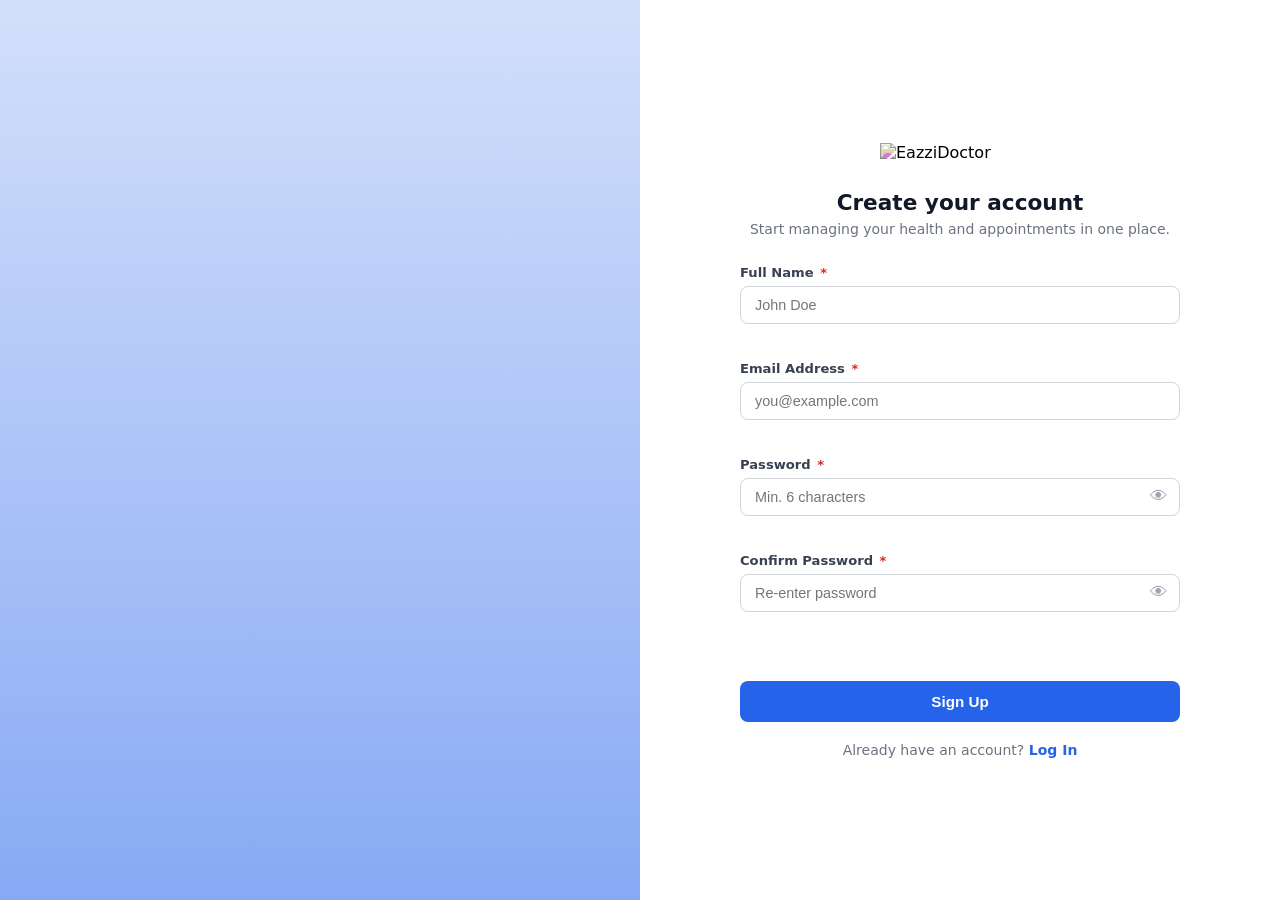
==== index.html @ 1422a094 "UI overhaul: blue theme, redesigned auth pages, search, tabs, notifications, and polish - Redesigned" ====
<!DOCTYPE html>
<html lang="en">
<head>
    <meta charset="UTF-8">
    <meta name="viewport" content="width=device-width, initial-scale=1.0">
    <link rel="icon" href="./images/Avatar.png" type="image/png">
    <title>EazziDoctor — Sign Up</title>
    <link rel="stylesheet" href="signup.css">
    <script src="https://cdn.jsdelivr.net/npm/@supabase/supabase-js@2"></script>
</head>
<body>

    <!-- Left: image -->
    <div class="left-panel"></div>

    <!-- Right: form -->
    <div class="right-panel">
        <div class="signup-container">

            <div class="logo">
                <img src="./images/Logo.png" alt="EazziDoctor">
            </div>

            <h1>Create your account</h1>
            <p class="subtitle">Start managing your health and appointments in one place.</p>

            <form id="signup-form" novalidate>
                <div class="input-group">
                    <label for="fullname">Full Name <span class="required">*</span></label>
                    <input type="text" id="fullname" name="fullname" placeholder="John Doe" autocomplete="name">
                    <span class="error-msg" id="fullname-error"></span>
                </div>

                <div class="input-group">
                    <label for="email">Email Address <span class="required">*</span></label>
                    <input type="email" id="email" name="email" placeholder="you@example.com" autocomplete="email">
                    <span class="error-msg" id="email-error"></span>
                </div>

                <div class="input-group">
                    <label for="password">Password <span class="required">*</span></label>
                    <div class="password-wrapper">
                        <input type="password" id="password" name="password" placeholder="Min. 6 characters" autocomplete="new-password">
                        <button type="button" class="toggle-password" id="toggle-password" aria-label="Toggle password visibility">👁</button>
                    </div>
                    <span class="error-msg" id="password-error"></span>
                </div>

                <div class="input-group">
                    <label for="confirm_password">Confirm Password <span class="required">*</span></label>
                    <div class="password-wrapper">
                        <input type="password" id="confirm_password" name="confirm_password" placeholder="Re-enter password" autocomplete="new-password">
                        <button type="button" class="toggle-password" id="toggle-confirm" aria-label="Toggle confirm password visibility">👁</button>
                    </div>
                    <span class="error-msg" id="confirm-error"></span>
                </div>

                <span class="error-msg" id="form-error"></span>
                <button type="submit" class="signup-button">Sign Up</button>
                <p class="alternative">Already have an account? <a href="./login.html">Log In</a></p>
            </form>

        </div>
    </div>

    <script>
        // Toggle password visibility
        document.getElementById('toggle-password').addEventListener('click', function () {
            const input = document.getElementById('password');
            input.type = input.type === 'password' ? 'text' : 'password';
            this.textContent = input.type === 'password' ? '👁' : '🙈';
        });
        document.getElementById('toggle-confirm').addEventListener('click', function () {
            const input = document.getElementById('confirm_password');
            input.type = input.type === 'password' ? 'text' : 'password';
            this.textContent = input.type === 'password' ? '👁' : '🙈';
        });

        // Supabase
        const supabaseUrl = 'https://woodcilxiuaemofemjtd.supabase.co';
        const supabaseKey = 'eyJhbGciOiJIUzI1NiIsInR5cCI6IkpXVCJ9.eyJpc3MiOiJzdXBhYmFzZSIsInJlZiI6Indvb2RjaWx4aXVhZW1vZmVtanRkIiwicm9sZSI6ImFub24iLCJpYXQiOjE3NzMxNzYyOTgsImV4cCI6MjA4ODc1MjI5OH0.3bXgZhXVk6coW72q6cDuGewd4sNHZamFMBBOBU7yMBs';
        const client = supabase.createClient(supabaseUrl, supabaseKey);

        function showError(id, msg) {
            const el = document.getElementById(id);
            if (el) el.textContent = msg;
        }
        function clearErrors() {
            ['fullname-error', 'email-error', 'password-error', 'confirm-error', 'form-error'].forEach(id => showError(id, ''));
            ['fullname', 'email', 'password', 'confirm_password'].forEach(id => {
                document.getElementById(id)?.classList.remove('input-error');
            });
        }

        document.getElementById('signup-form').addEventListener('submit', async function (e) {
            e.preventDefault();
            clearErrors();

            const fullname = document.getElementById('fullname').value.trim();
            const email = document.getElementById('email').value.trim();
            const password = document.getElementById('password').value;
            const confirmPassword = document.getElementById('confirm_password').value;
            let valid = true;

            if (!fullname) {
                showError('fullname-error', 'Full name is required.');
                document.getElementById('fullname').classList.add('input-error');
                valid = false;
            }
            if (!email) {
                showError('email-error', 'Email is required.');
                document.getElementById('email').classList.add('input-error');
                valid = false;
            } else if (!/^[^\s@]+@[^\s@]+\.[^\s@]+$/.test(email)) {
                showError('email-error', 'Please enter a valid email address.');
                document.getElementById('email').classList.add('input-error');
                valid = false;
            }
            if (!password) {
                showError('password-error', 'Password is required.');
                document.getElementById('password').classList.add('input-error');
                valid = false;
            } else if (password.length < 6) {
                showError('password-error', 'Password must be at least 6 characters.');
                document.getElementById('password').classList.add('input-error');
                valid = false;
            }
            if (password !== confirmPassword) {
                showError('confirm-error', 'Passwords do not match.');
                document.getElementById('confirm_password').classList.add('input-error');
                valid = false;
            }
            if (!valid) return;

            const btn = document.querySelector('.signup-button');
            btn.textContent = 'Creating account...';
            btn.disabled = true;

            try {
                const names = fullname.split(' ');
                const { data, error } = await client.auth.signUp({
                    email,
                    password,
                    options: { data: { first_name: names[0], last_name: names.slice(1).join(' ') } }
                });

                if (error) {
                    showError('form-error', error.message);
                    btn.textContent = 'Sign Up';
                    btn.disabled = false;
                } else {
                    btn.textContent = 'Account created! Redirecting...';
                    setTimeout(() => { window.location.href = './login.html'; }, 1500);
                }
            } catch (err) {
                showError('form-error', 'An unexpected error occurred. Please try again.');
                btn.textContent = 'Sign Up';
                btn.disabled = false;
            }
        });
    </script>
</body>
</html>
---- signup.css ----
*, *::before, *::after { box-sizing: border-box; }

body {
    margin: 0;
    font-family: system-ui, -apple-system, BlinkMacSystemFont, "Segoe UI", sans-serif;
    display: flex;
    height: 100vh;
    overflow: hidden;
}

/* ── Left Panel (image) ── */
.left-panel {
    flex: 1;
    background-image: linear-gradient(rgba(37, 99, 235, 0.2), rgba(37, 99, 235, 0.55)), url('./images/Background\ Image.png');
    background-size: cover;
    background-position: center;
    display: none;
}

@media (min-width: 768px) {
    .left-panel { display: block; }
}

/* ── Right Panel ── */
.right-panel {
    width: 100%;
    display: flex;
    align-items: center;
    justify-content: center;
    background: #fff;
    overflow-y: auto;
    padding: 40px 20px;
}

@media (min-width: 768px) {
    .right-panel { width: 50%; }
}

/* ── Form Card ── */
.signup-container {
    width: 100%;
    max-width: 440px;
}

/* ── Logo ── */
.logo {
    display: flex;
    justify-content: center;
    margin-bottom: 28px;
}

.logo img {
    width: 160px;
    height: auto;
    filter: hue-rotate(195deg);
}

/* ── Heading ── */
.signup-container h1 {
    margin: 0 0 6px;
    font-size: 1.35rem;
    font-weight: 700;
    color: #101928;
    text-align: center;
}

.subtitle {
    margin: 0 0 28px;
    font-size: 0.875rem;
    color: #6B7280;
    text-align: center;
}

/* ── Input Groups ── */
.input-group {
    margin-bottom: 16px;
}

.input-group label {
    display: block;
    font-size: 0.82rem;
    font-weight: 600;
    color: #374151;
    margin-bottom: 6px;
}

.input-group label .required {
    color: #DC2626;
    margin-left: 2px;
}

.input-group input[type="text"],
.input-group input[type="email"],
.input-group input[type="password"] {
    width: 100%;
    padding: 10px 14px;
    border: 1px solid #D1D5DB;
    border-radius: 8px;
    font-size: 0.9rem;
    color: #111827;
    background: #fff;
    outline: none;
    transition: border-color 0.15s ease, box-shadow 0.15s ease;
}

.input-group input:focus {
    border-color: #2563EB;
    box-shadow: 0 0 0 3px rgba(37, 99, 235, 0.15);
}

.input-error {
    border-color: #DC2626 !important;
}

.input-error:focus {
    box-shadow: 0 0 0 3px rgba(220, 38, 38, 0.15) !important;
}

/* ── Password wrapper with eye icon ── */
.password-wrapper {
    position: relative;
}

.password-wrapper input {
    padding-right: 42px;
}

.toggle-password {
    position: absolute;
    right: 12px;
    top: 50%;
    transform: translateY(-50%);
    background: none;
    border: none;
    cursor: pointer;
    color: #9CA3AF;
    padding: 0;
    font-size: 1.1rem;
    line-height: 1;
    display: flex;
    align-items: center;
}

.toggle-password:hover { color: #6B7280; }

/* ── Error message ── */
.error-msg {
    color: #DC2626;
    font-size: 0.775rem;
    margin-top: 5px;
    display: block;
    min-height: 16px;
}

/* ── Submit button ── */
.signup-button {
    width: 100%;
    padding: 12px;
    background-color: #2563EB;
    color: #fff;
    border: none;
    border-radius: 8px;
    font-size: 0.95rem;
    font-weight: 600;
    cursor: pointer;
    transition: background-color 0.15s ease;
    margin-top: 8px;
    margin-bottom: 20px;
}

.signup-button:hover { background-color: #1D4ED8; }
.signup-button:active { background-color: #1E40AF; }
.signup-button:disabled { background-color: #93C5FD; cursor: not-allowed; }

/* ── Alternative link ── */
.alternative {
    text-align: center;
    font-size: 0.875rem;
    color: #6B7280;
    margin: 0;
}

.alternative a {
    color: #2563EB;
    font-weight: 600;
    text-decoration: none;
}

.alternative a:hover { text-decoration: underline; }

/* ── Form-level error ── */
#form-error {
    display: block;
    text-align: center;
    margin-bottom: 8px;
}
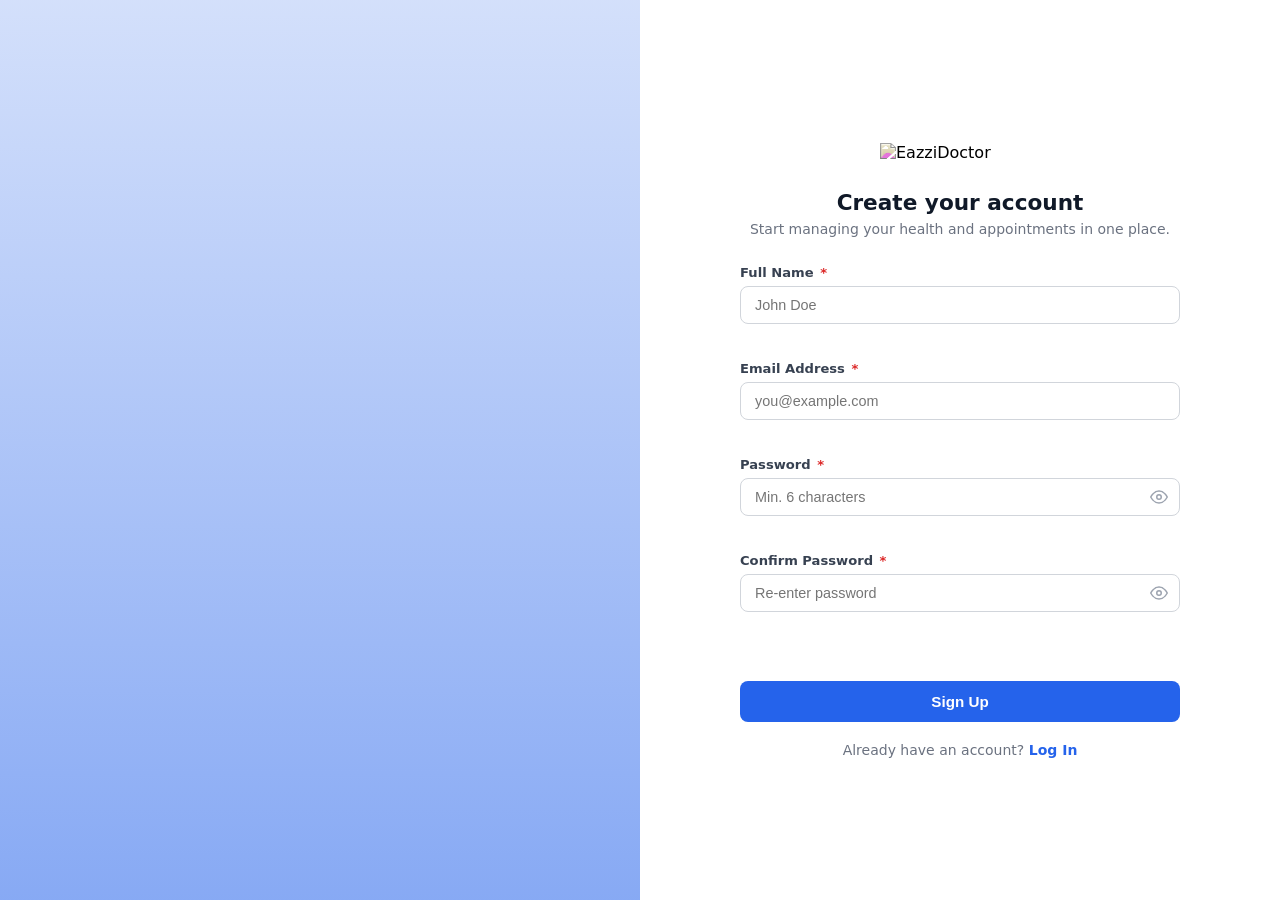
==== commit 0b831622: "Replace emoji eye icons with SVG eye/eye-off icons on password fields Swap 👁/🙈 emojis for clean Feat" ====
--- a/index.html
+++ b/index.html
@@ -41,7 +41,9 @@
                     <label for="password">Password <span class="required">*</span></label>
                     <div class="password-wrapper">
                         <input type="password" id="password" name="password" placeholder="Min. 6 characters" autocomplete="new-password">
-                        <button type="button" class="toggle-password" id="toggle-password" aria-label="Toggle password visibility">👁</button>
+                        <button type="button" class="toggle-password" id="toggle-password" aria-label="Toggle password visibility">
+                            <svg xmlns="http://www.w3.org/2000/svg" width="18" height="18" viewBox="0 0 24 24" fill="none" stroke="currentColor" stroke-width="2" stroke-linecap="round" stroke-linejoin="round"><path d="M1 12s4-8 11-8 11 8 11 8-4 8-11 8-11-8-11-8z"/><circle cx="12" cy="12" r="3"/></svg>
+                        </button>
                     </div>
                     <span class="error-msg" id="password-error"></span>
                 </div>
@@ -50,7 +52,9 @@
                     <label for="confirm_password">Confirm Password <span class="required">*</span></label>
                     <div class="password-wrapper">
                         <input type="password" id="confirm_password" name="confirm_password" placeholder="Re-enter password" autocomplete="new-password">
-                        <button type="button" class="toggle-password" id="toggle-confirm" aria-label="Toggle confirm password visibility">👁</button>
+                        <button type="button" class="toggle-password" id="toggle-confirm" aria-label="Toggle confirm password visibility">
+                            <svg xmlns="http://www.w3.org/2000/svg" width="18" height="18" viewBox="0 0 24 24" fill="none" stroke="currentColor" stroke-width="2" stroke-linecap="round" stroke-linejoin="round"><path d="M1 12s4-8 11-8 11 8 11 8-4 8-11 8-11-8-11-8z"/><circle cx="12" cy="12" r="3"/></svg>
+                        </button>
                     </div>
                     <span class="error-msg" id="confirm-error"></span>
                 </div>
@@ -65,15 +69,17 @@
 
     <script>
         // Toggle password visibility
+        const eyeOpen = `<svg xmlns="http://www.w3.org/2000/svg" width="18" height="18" viewBox="0 0 24 24" fill="none" stroke="currentColor" stroke-width="2" stroke-linecap="round" stroke-linejoin="round"><path d="M1 12s4-8 11-8 11 8 11 8-4 8-11 8-11-8-11-8z"/><circle cx="12" cy="12" r="3"/></svg>`;
+        const eyeOff  = `<svg xmlns="http://www.w3.org/2000/svg" width="18" height="18" viewBox="0 0 24 24" fill="none" stroke="currentColor" stroke-width="2" stroke-linecap="round" stroke-linejoin="round"><path d="M17.94 17.94A10.07 10.07 0 0 1 12 20c-7 0-11-8-11-8a18.45 18.45 0 0 1 5.06-5.94M9.9 4.24A9.12 9.12 0 0 1 12 4c7 0 11 8 11 8a18.5 18.5 0 0 1-2.16 3.19m-6.72-1.07a3 3 0 1 1-4.24-4.24"/><line x1="1" y1="1" x2="23" y2="23"/></svg>`;
         document.getElementById('toggle-password').addEventListener('click', function () {
             const input = document.getElementById('password');
             input.type = input.type === 'password' ? 'text' : 'password';
-            this.textContent = input.type === 'password' ? '👁' : '🙈';
+            this.innerHTML = input.type === 'password' ? eyeOpen : eyeOff;
         });
         document.getElementById('toggle-confirm').addEventListener('click', function () {
             const input = document.getElementById('confirm_password');
             input.type = input.type === 'password' ? 'text' : 'password';
-            this.textContent = input.type === 'password' ? '👁' : '🙈';
+            this.innerHTML = input.type === 'password' ? eyeOpen : eyeOff;
         });
 
         // Supabase
--- a/signup.css
+++ b/signup.css
@@ -30,10 +30,42 @@
     background: #fff;
     overflow-y: auto;
     padding: 40px 20px;
+    box-sizing: border-box;
+    height: 100vh;
 }
 
 @media (min-width: 768px) {
     .right-panel { width: 50%; }
+}
+
+/* ── Mobile: stack image header on top ── */
+@media (max-width: 767px) {
+    body {
+        flex-direction: column;
+        height: auto;
+        min-height: 100vh;
+        overflow-y: auto;
+    }
+
+    .left-panel {
+        display: none;
+    }
+
+    .right-panel {
+        flex: none;
+        width: 100%;
+        height: auto;
+        align-items: flex-start;
+        padding: 32px 24px 48px;
+    }
+
+    .logo {
+        margin-bottom: 20px;
+    }
+
+    .logo img {
+        width: 130px;
+    }
 }
 
 /* ── Form Card ── */
@@ -135,10 +167,10 @@
     cursor: pointer;
     color: #9CA3AF;
     padding: 0;
-    font-size: 1.1rem;
     line-height: 1;
     display: flex;
     align-items: center;
+    justify-content: center;
 }
 
 .toggle-password:hover { color: #6B7280; }
